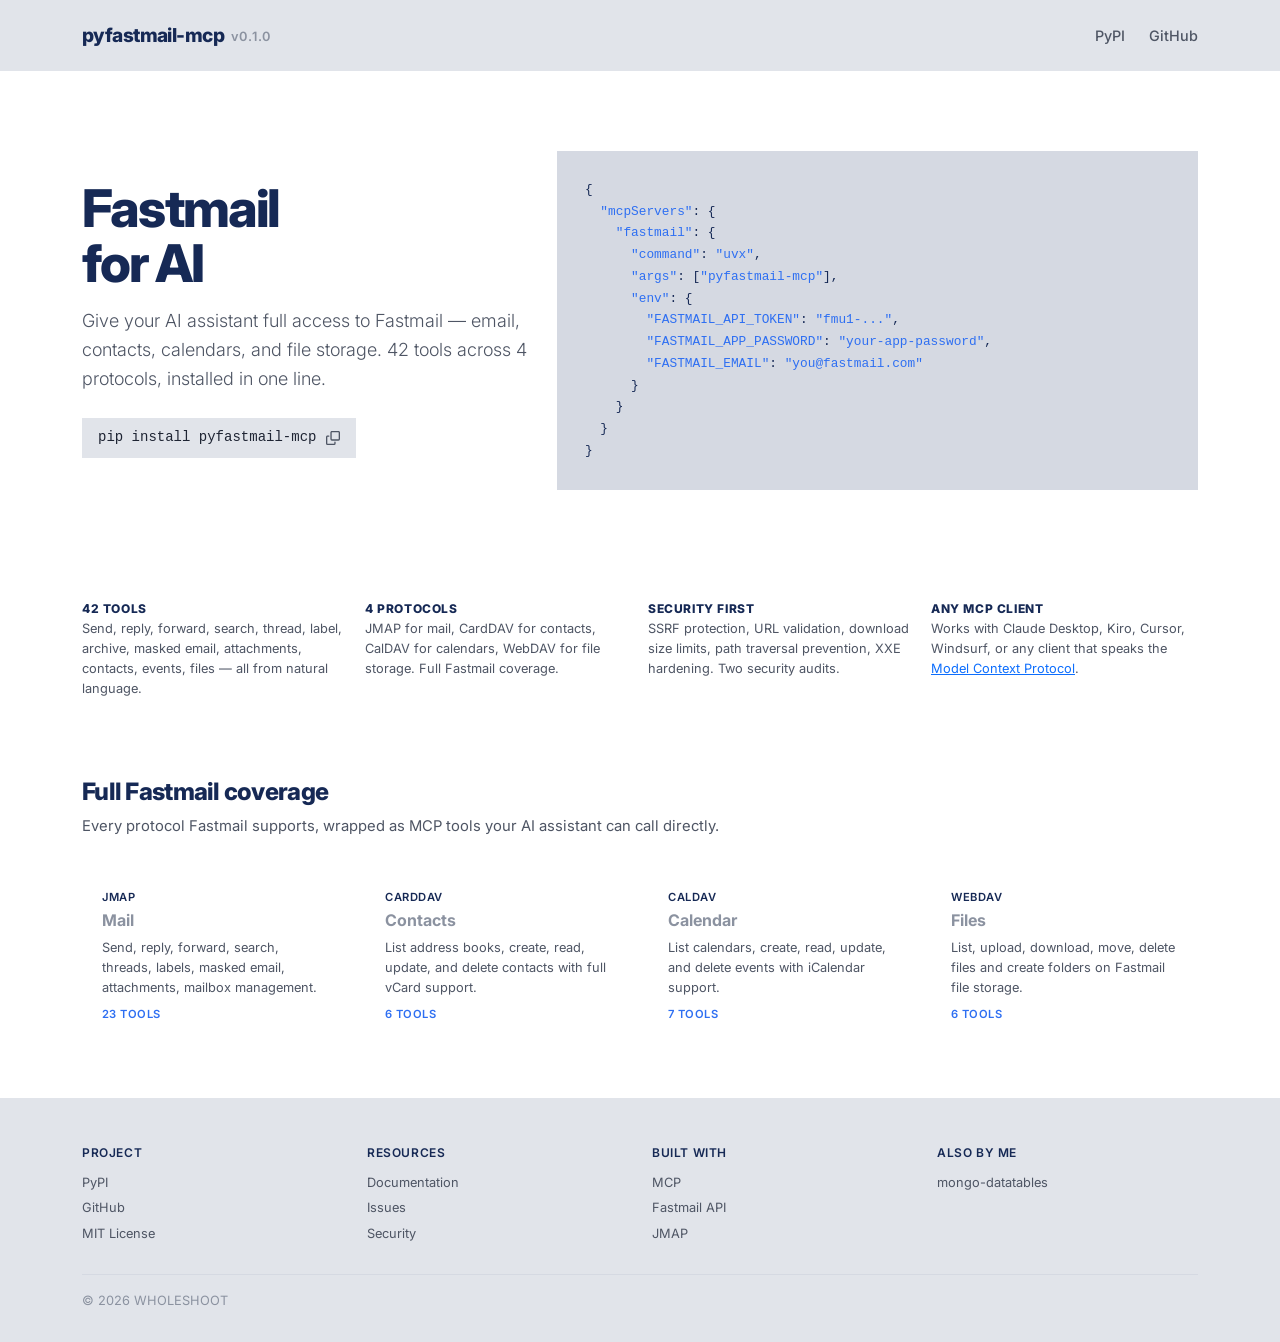
==== docs/index.html @ 02c3b037 "Fix docs/ structure for GitHub Pages" ====
<!DOCTYPE html>
<html lang="en">
<head>
  <meta charset="utf-8">
  <meta name="viewport" content="width=device-width, initial-scale=1">
  <title>pyfastmail-mcp — Fastmail MCP Server</title>
  <meta name="description" content="MCP server that gives AI assistants full access to Fastmail — email, contacts, calendars, and file storage via JMAP, CardDAV, CalDAV, and WebDAV.">
  <link rel="preconnect" href="https://fonts.googleapis.com">
  <link href="https://fonts.googleapis.com/css2?family=Inter:wght@400;500;600;700;800&display=swap" rel="stylesheet">
  <link href="https://cdn.jsdelivr.net/npm/bootstrap@5.3.3/dist/css/bootstrap.min.css" rel="stylesheet">
  <link rel="stylesheet" href="style.css">
</head>
<body>

<nav class="navbar navbar-light py-3">
  <div class="container">
    <a class="navbar-brand" href="/">pyfastmail-mcp <span class="version-tag">v0.1.0</span></a>
    <div class="d-flex gap-4 align-items-center">
      <a href="https://pypi.org/project/pyfastmail-mcp/" class="nav-link-custom">PyPI</a>
      <a href="https://github.com/pjosols/pyfastmail-mcp" class="nav-link-custom">GitHub</a>
    </div>
  </div>
</nav>

<section class="hero">
  <div class="container">
    <div class="row align-items-center gy-4">
      <div class="col-lg-5">
        <h1>Fastmail<br>for AI</h1>
        <p class="lead mt-3 mb-4">Give your AI assistant full access to Fastmail — email, contacts, calendars, and file storage. 42 tools across 4 protocols, installed in one line.</p>
        <div class="install-box">
          <span>pip install pyfastmail-mcp</span>
          <button class="copy-btn" onclick="navigator.clipboard.writeText('pip install pyfastmail-mcp')" aria-label="Copy install command" title="Copy">
            <svg width="14" height="14" viewBox="0 0 16 16" fill="currentColor"><path d="M0 6.75C0 5.784.784 5 1.75 5h1.5a.75.75 0 010 1.5h-1.5a.25.25 0 00-.25.25v7.5c0 .138.112.25.25.25h7.5a.25.25 0 00.25-.25v-1.5a.75.75 0 011.5 0v1.5A1.75 1.75 0 019.25 16h-7.5A1.75 1.75 0 010 14.25v-7.5z"/><path d="M5 1.75C5 .784 5.784 0 6.75 0h7.5C15.216 0 16 .784 16 1.75v7.5A1.75 1.75 0 0114.25 11h-7.5A1.75 1.75 0 015 9.25v-7.5zm1.75-.25a.25.25 0 00-.25.25v7.5c0 .138.112.25.25.25h7.5a.25.25 0 00.25-.25v-7.5a.25.25 0 00-.25-.25h-7.5z"/></svg>
          </button>
        </div>
      </div>
      <div class="col-lg-7">
        <pre class="code-sample">{
  <span class="str">"mcpServers"</span>: {
    <span class="str">"fastmail"</span>: {
      <span class="str">"command"</span>: <span class="str">"uvx"</span>,
      <span class="str">"args"</span>: [<span class="str">"pyfastmail-mcp"</span>],
      <span class="str">"env"</span>: {
        <span class="str">"FASTMAIL_API_TOKEN"</span>: <span class="str">"fmu1-..."</span>,
        <span class="str">"FASTMAIL_APP_PASSWORD"</span>: <span class="str">"your-app-password"</span>,
        <span class="str">"FASTMAIL_EMAIL"</span>: <span class="str">"you@fastmail.com"</span>
      }
    }
  }
}</pre>
      </div>
    </div>
  </div>
</section>

<section class="features">
  <div class="container">
    <div class="row g-3">
      <div class="col-md-6 col-lg-3">
        <div class="feature-item">
          <h3>42 tools</h3>
          <p>Send, reply, forward, search, thread, label, archive, masked email, attachments, contacts, events, files — all from natural language.</p>
        </div>
      </div>
      <div class="col-md-6 col-lg-3">
        <div class="feature-item">
          <h3>4 protocols</h3>
          <p>JMAP for mail, CardDAV for contacts, CalDAV for calendars, WebDAV for file storage. Full Fastmail coverage.</p>
        </div>
      </div>
      <div class="col-md-6 col-lg-3">
        <div class="feature-item">
          <h3>Security first</h3>
          <p>SSRF protection, URL validation, download size limits, path traversal prevention, XXE hardening. Two security audits.</p>
        </div>
      </div>
      <div class="col-md-6 col-lg-3">
        <div class="feature-item">
          <h3>Any MCP client</h3>
          <p>Works with Claude Desktop, Kiro, Cursor, Windsurf, or any client that speaks the <a href="https://modelcontextprotocol.io/">Model Context Protocol</a>.</p>
        </div>
      </div>
    </div>
  </div>
</section>

<section class="protocols">
  <div class="container">
    <h2>Full Fastmail coverage</h2>
    <p class="protocols-lead">Every protocol Fastmail supports, wrapped as MCP tools your AI assistant can call directly.</p>

    <div class="row g-3 mt-2">
      <div class="col-md-6 col-lg-3">
        <div class="protocol-card">
          <span class="protocol-label">JMAP</span>
          <h4>Mail</h4>
          <p>Send, reply, forward, search, threads, labels, masked email, attachments, mailbox management.</p>
          <div class="tool-count">23 tools</div>
        </div>
      </div>
      <div class="col-md-6 col-lg-3">
        <div class="protocol-card">
          <span class="protocol-label">CardDAV</span>
          <h4>Contacts</h4>
          <p>List address books, create, read, update, and delete contacts with full vCard support.</p>
          <div class="tool-count">6 tools</div>
        </div>
      </div>
      <div class="col-md-6 col-lg-3">
        <div class="protocol-card">
          <span class="protocol-label">CalDAV</span>
          <h4>Calendar</h4>
          <p>List calendars, create, read, update, and delete events with iCalendar support.</p>
          <div class="tool-count">7 tools</div>
        </div>
      </div>
      <div class="col-md-6 col-lg-3">
        <div class="protocol-card">
          <span class="protocol-label">WebDAV</span>
          <h4>Files</h4>
          <p>List, upload, download, move, delete files and create folders on Fastmail file storage.</p>
          <div class="tool-count">6 tools</div>
        </div>
      </div>
    </div>
  </div>
</section>

<footer>
  <div class="container">
    <div class="row gy-3">
      <div class="col-6 col-md-3">
        <h6>Project</h6>
        <ul>
          <li><a href="https://pypi.org/project/pyfastmail-mcp/">PyPI</a></li>
          <li><a href="https://github.com/pjosols/pyfastmail-mcp">GitHub</a></li>
          <li><a href="https://github.com/pjosols/pyfastmail-mcp/blob/main/LICENSE">MIT License</a></li>
        </ul>
      </div>
      <div class="col-6 col-md-3">
        <h6>Resources</h6>
        <ul>
          <li><a href="https://github.com/pjosols/pyfastmail-mcp/blob/main/README.md">Documentation</a></li>
          <li><a href="https://github.com/pjosols/pyfastmail-mcp/issues">Issues</a></li>
          <li><a href="https://github.com/pjosols/pyfastmail-mcp/blob/main/SECURITY.md">Security</a></li>
        </ul>
      </div>
      <div class="col-6 col-md-3">
        <h6>Built with</h6>
        <ul>
          <li><a href="https://modelcontextprotocol.io/">MCP</a></li>
          <li><a href="https://www.fastmail.com/dev/">Fastmail API</a></li>
          <li><a href="https://jmap.io/">JMAP</a></li>
        </ul>
      </div>
      <div class="col-6 col-md-3">
        <h6>Also by me</h6>
        <ul>
          <li><a href="https://mongo-datatables.com">mongo-datatables</a></li>
        </ul>
      </div>
    </div>
    <div class="footer-bottom mt-4 pt-3">
      <span>© 2026 Wholeshoot</span>
    </div>
  </div>
</footer>

</body>
</html>
---- docs/style.css ----
:root {
  --warm-50: #f8f9fb;
  --warm-100: #f0f2f5;
  --warm-200: #e1e4ea;
  --warm-250: #d5d9e2;
  --warm-400: #8b92a0;
  --warm-600: #4e5564;
  --warm-800: #1e2433;
  --warm-900: #162955;
  --accent: #2e6ff2;
  --heading-color: #162955;
}

body {
  font-family: "Inter", system-ui, -apple-system, sans-serif;
  color: var(--warm-900);
  --bs-heading-color: var(--heading-color);
  -webkit-font-smoothing: antialiased;
}

/* Nav */
.navbar { border-bottom: none; background: var(--warm-200); }
.navbar-brand {
  font-weight: 800;
  font-size: 1.2rem;
  letter-spacing: -0.03em;
  color: var(--heading-color);
}
.navbar-brand:hover { color: var(--heading-color); }
.nav-link-custom {
  color: var(--warm-600);
  text-decoration: none;
  font-weight: 500;
  font-size: 0.9rem;
  transition: color 0.15s;
}
.nav-link-custom:hover { color: var(--warm-900); }

/* Hero */
.hero { padding: 5rem 0 4rem; }
.version-tag {
  font-size: 0.8rem;
  font-weight: 600;
  letter-spacing: 0.06em;
  color: var(--warm-400);
  vertical-align: middle;
  margin-left: 0.2rem;
}
.hero h1 {
  font-size: 3.25rem;
  font-weight: 800;
  letter-spacing: -0.04em;
  line-height: 1.05;
}
.hero .lead {
  font-size: 1.125rem;
  color: var(--warm-600);
  line-height: 1.6;
}

/* Install box */
.install-box {
  background: var(--warm-200);
  color: var(--warm-800);
  border-radius: 0;
  padding: 0.6rem 1rem;
  font-family: "SF Mono", "Fira Code", Consolas, monospace;
  font-size: 0.875rem;
  display: inline-flex;
  align-items: center;
  gap: 0.6rem;
}
.install-box .copy-btn {
  background: none;
  border: none;
  color: var(--warm-600);
  cursor: pointer;
  padding: 0;
  line-height: 1;
  transition: color 0.15s;
}
.install-box .copy-btn:hover { color: var(--warm-900); }

/* Code block */
pre.code-sample {
  background: var(--warm-250);
  color: var(--warm-900);
  border-radius: 0;
  padding: 1.75rem;
  font-family: "SF Mono", "Fira Code", Consolas, monospace;
  font-size: 0.8rem;
  line-height: 1.7;
  overflow-x: hidden;
  border: none;
  margin: 0;
}
pre.code-sample .kw { color: var(--accent); }
pre.code-sample .fn { color: var(--accent); }
pre.code-sample .str { color: var(--accent); }
pre.code-sample .cm { color: var(--warm-600); }

/* Features */
.features { padding: 2rem 0; }
.feature-item { padding: 1rem 0; }
.feature-item h3 {
  font-size: 0.75rem;
  font-weight: 800;
  margin: 0;
  letter-spacing: 0.05em;
  text-transform: uppercase;
}
.feature-item p {
  font-size: 0.8rem;
  color: var(--warm-600);
  line-height: 1.55;
  margin: 0.2rem 0 0;
}
.feature-item code {
  color: var(--accent);
}

/* Protocols */
.protocols { padding: 2rem 0 3.5rem; }
.protocols h2 {
  font-size: 1.5rem;
  font-weight: 800;
  letter-spacing: -0.03em;
  margin-bottom: 0.5rem;
  color: var(--heading-color);
}
.protocols-lead {
  font-size: 0.925rem;
  color: var(--warm-600);
  line-height: 1.6;
  margin-bottom: 0;
}
.protocol-label {
  font-size: 0.7rem;
  font-weight: 600;
  letter-spacing: 0.05em;
  text-transform: uppercase;
  color: var(--heading-color);
}
.protocol-card {
  border: none;
  border-radius: 0;
  padding: 1.25rem;
  height: 100%;
}
.protocol-card h4 {
  font-size: 1rem;
  font-weight: 700;
  margin: 0.25rem 0 0.5rem;
  color: var(--warm-400);
}
.protocol-card p {
  font-size: 0.8rem;
  color: var(--warm-600);
  line-height: 1.55;
  margin: 0;
}
.tool-count {
  font-size: 0.7rem;
  font-weight: 600;
  letter-spacing: 0.04em;
  text-transform: uppercase;
  color: var(--accent);
  margin-top: 0.5rem;
}

/* Footer */
footer {
  padding: 3rem 0 2rem;
  background: var(--warm-200);
  color: var(--warm-400);
  font-size: 0.8rem;
}
footer h6 {
  font-size: 0.75rem;
  font-weight: 600;
  letter-spacing: 0.05em;
  text-transform: uppercase;
  color: var(--warm-900);
  margin-bottom: 0.75rem;
}
footer ul {
  list-style: none;
  padding: 0;
  margin: 0;
}
footer ul li { margin-bottom: 0.4rem; }
footer a { color: var(--warm-600); text-decoration: none; }
footer a:hover { color: var(--warm-900); }
.footer-bottom {
  border-top: 1px solid var(--warm-250);
  color: var(--warm-400);
  text-transform: uppercase;
}

@media (max-width: 991px) {
  .hero { padding: 3.5rem 0 3rem; }
  .hero h1 { font-size: 2.5rem; }
}

/* Dark theme */
@media (prefers-color-scheme: dark) {
  :root {
    --warm-50: #0f1520;
    --warm-100: #141b28;
    --warm-200: #1c2536;
    --warm-250: #243040;
    --warm-400: #5e6d84;
    --warm-600: #94a3b8;
    --warm-800: #e2e8f0;
    --warm-900: #f1f5f9;
  }

  body { background: #0f1520; --bs-heading-color: #93b4f4; --heading-color: #93b4f4; }

  .install-box { color: var(--warm-900); }

  .protocols h2, footer h6 { color: var(--heading-color); }

  pre.code-sample { color: #93b4f4; }
  pre.code-sample .cm { color: var(--warm-400); }

  .install-box .copy-btn:hover { color: var(--warm-900); }
}
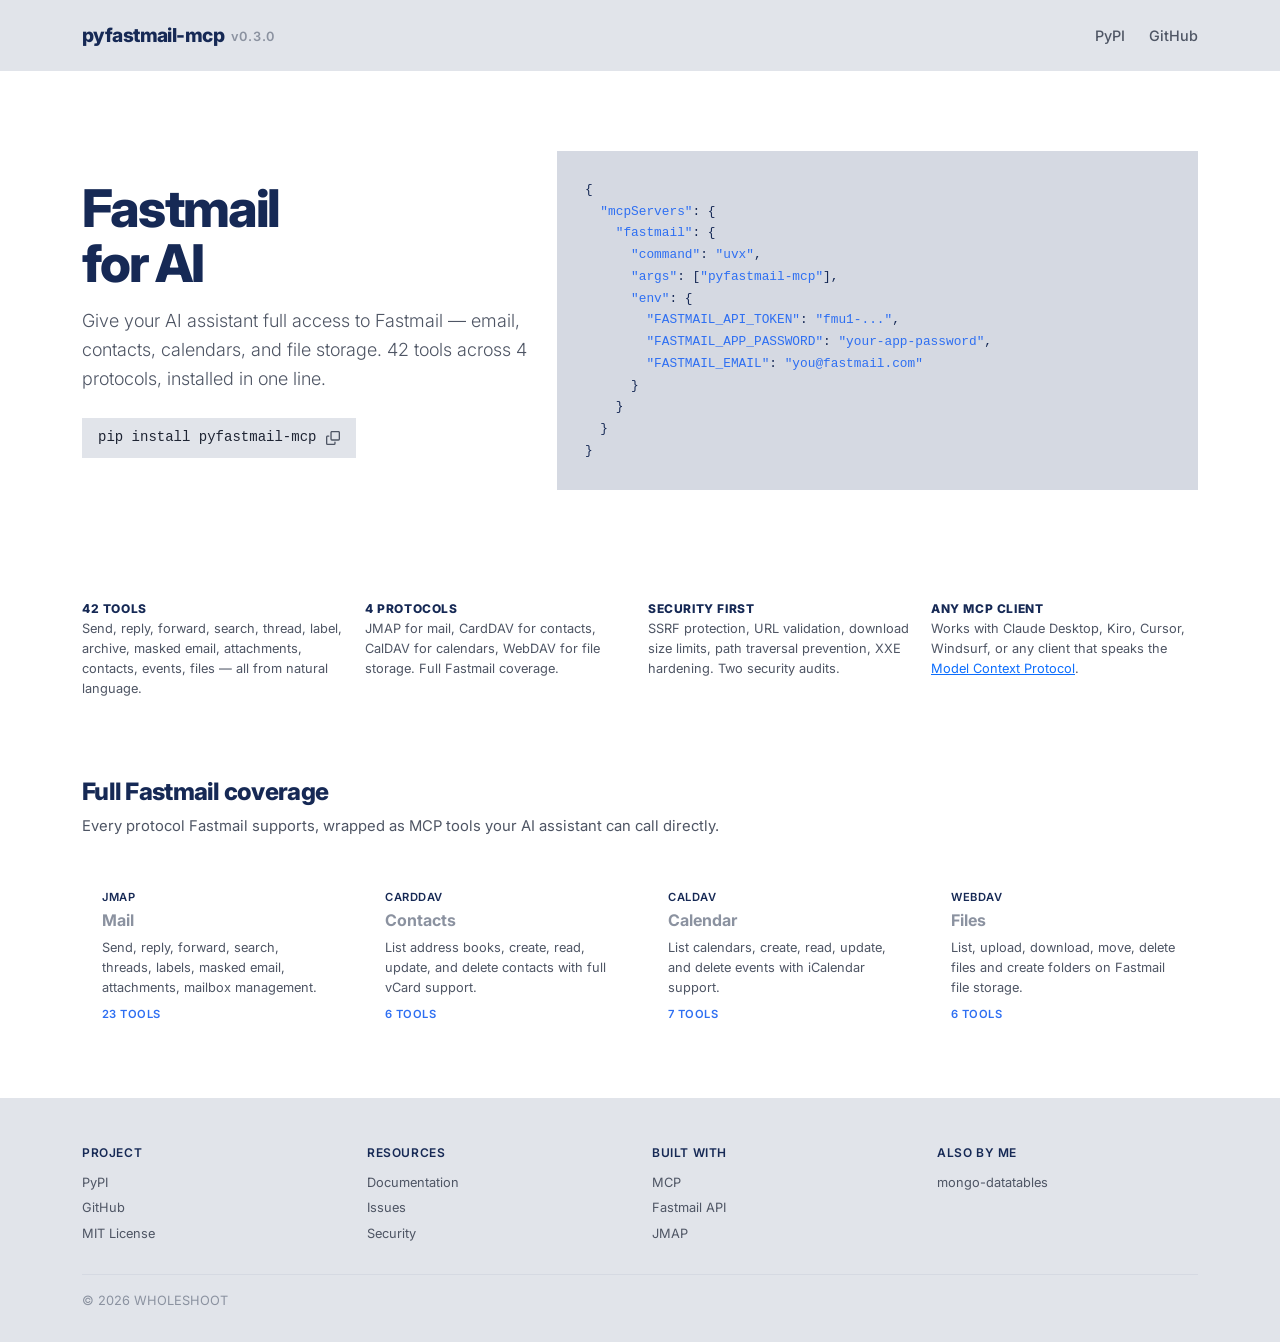
==== commit cbc59975: "docs: update site version to v0.3.0" ====
--- a/docs/index.html
+++ b/docs/index.html
@@ -14,7 +14,7 @@
 
 <nav class="navbar navbar-light py-3">
   <div class="container">
-    <a class="navbar-brand" href="/">pyfastmail-mcp <span class="version-tag">v0.1.0</span></a>
+    <a class="navbar-brand" href="/">pyfastmail-mcp <span class="version-tag">v0.3.0</span></a>
     <div class="d-flex gap-4 align-items-center">
       <a href="https://pypi.org/project/pyfastmail-mcp/" class="nav-link-custom">PyPI</a>
       <a href="https://github.com/pjosols/pyfastmail-mcp" class="nav-link-custom">GitHub</a>
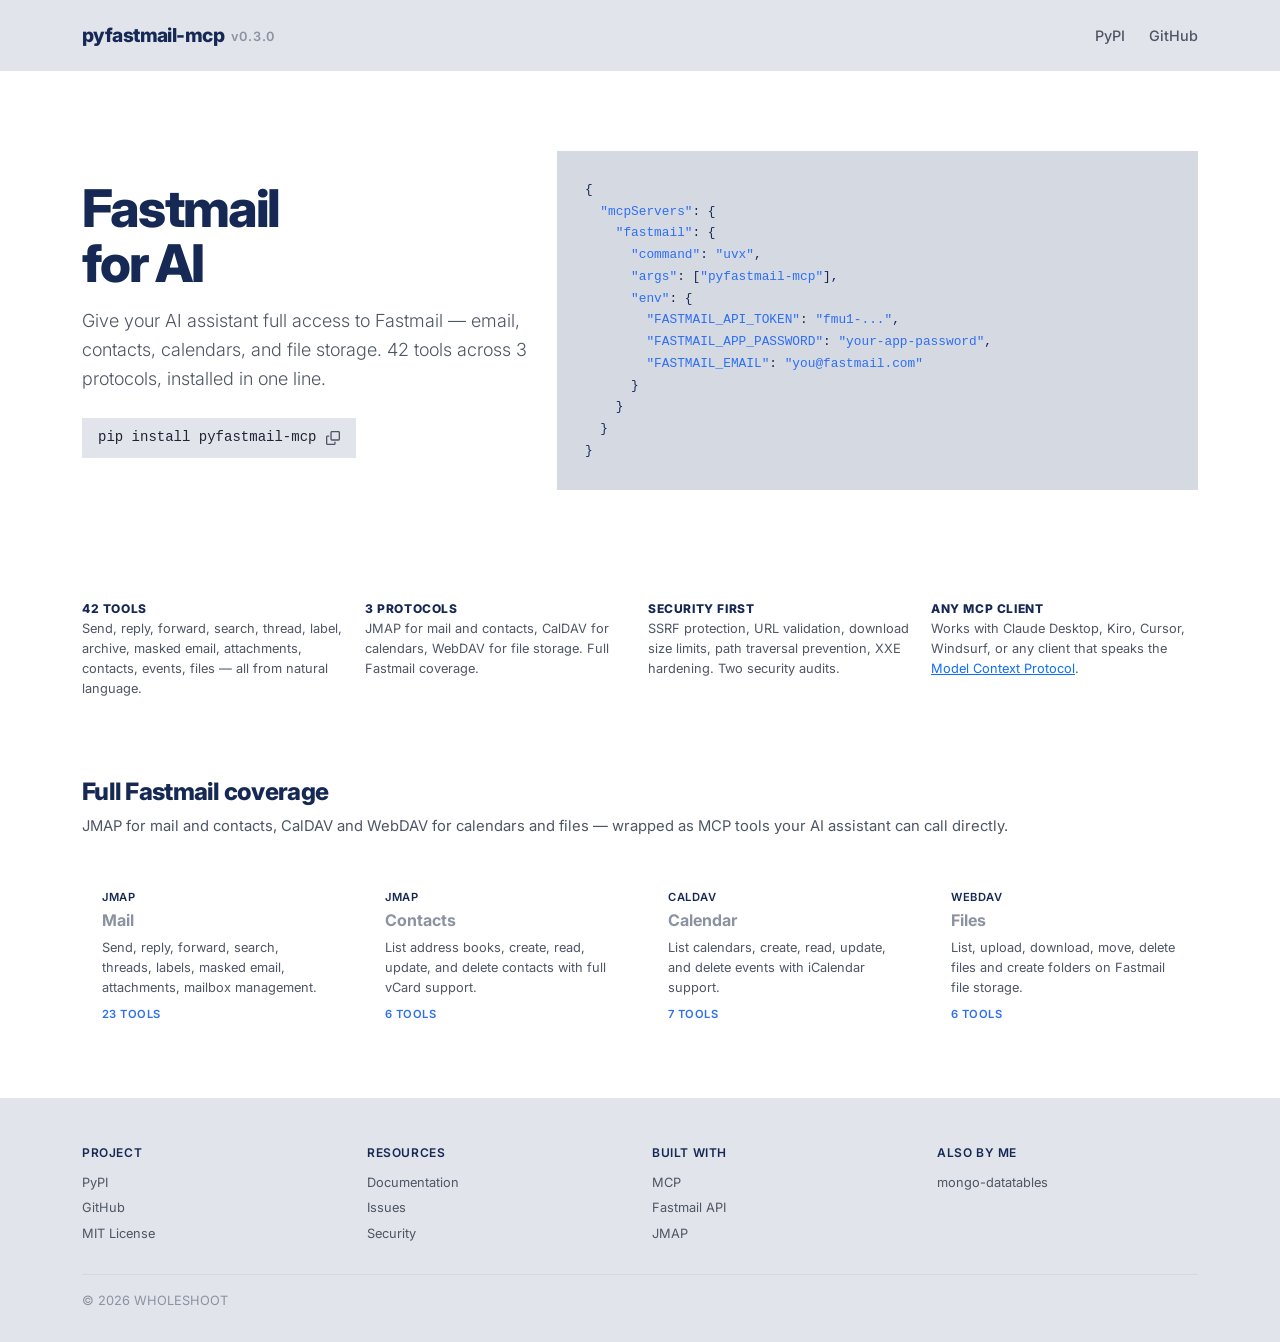
==== commit 409cafe6: "docs: update index.html to reflect JMAP for contacts instead of CardDAV" ====
--- a/docs/index.html
+++ b/docs/index.html
@@ -4,7 +4,7 @@
   <meta charset="utf-8">
   <meta name="viewport" content="width=device-width, initial-scale=1">
   <title>pyfastmail-mcp — Fastmail MCP Server</title>
-  <meta name="description" content="MCP server that gives AI assistants full access to Fastmail — email, contacts, calendars, and file storage via JMAP, CardDAV, CalDAV, and WebDAV.">
+  <meta name="description" content="MCP server that gives AI assistants full access to Fastmail — email, contacts, calendars, and file storage via JMAP, CalDAV, and WebDAV.">
   <link rel="preconnect" href="https://fonts.googleapis.com">
   <link href="https://fonts.googleapis.com/css2?family=Inter:wght@400;500;600;700;800&display=swap" rel="stylesheet">
   <link href="https://cdn.jsdelivr.net/npm/bootstrap@5.3.3/dist/css/bootstrap.min.css" rel="stylesheet">
@@ -27,7 +27,7 @@
     <div class="row align-items-center gy-4">
       <div class="col-lg-5">
         <h1>Fastmail<br>for AI</h1>
-        <p class="lead mt-3 mb-4">Give your AI assistant full access to Fastmail — email, contacts, calendars, and file storage. 42 tools across 4 protocols, installed in one line.</p>
+        <p class="lead mt-3 mb-4">Give your AI assistant full access to Fastmail — email, contacts, calendars, and file storage. 42 tools across 3 protocols, installed in one line.</p>
         <div class="install-box">
           <span>pip install pyfastmail-mcp</span>
           <button class="copy-btn" onclick="navigator.clipboard.writeText('pip install pyfastmail-mcp')" aria-label="Copy install command" title="Copy">
@@ -65,8 +65,8 @@
       </div>
       <div class="col-md-6 col-lg-3">
         <div class="feature-item">
-          <h3>4 protocols</h3>
-          <p>JMAP for mail, CardDAV for contacts, CalDAV for calendars, WebDAV for file storage. Full Fastmail coverage.</p>
+          <h3>3 protocols</h3>
+          <p>JMAP for mail and contacts, CalDAV for calendars, WebDAV for file storage. Full Fastmail coverage.</p>
         </div>
       </div>
       <div class="col-md-6 col-lg-3">
@@ -88,7 +88,7 @@
 <section class="protocols">
   <div class="container">
     <h2>Full Fastmail coverage</h2>
-    <p class="protocols-lead">Every protocol Fastmail supports, wrapped as MCP tools your AI assistant can call directly.</p>
+    <p class="protocols-lead">JMAP for mail and contacts, CalDAV and WebDAV for calendars and files — wrapped as MCP tools your AI assistant can call directly.</p>
 
     <div class="row g-3 mt-2">
       <div class="col-md-6 col-lg-3">
@@ -101,7 +101,7 @@
       </div>
       <div class="col-md-6 col-lg-3">
         <div class="protocol-card">
-          <span class="protocol-label">CardDAV</span>
+          <span class="protocol-label">JMAP</span>
           <h4>Contacts</h4>
           <p>List address books, create, read, update, and delete contacts with full vCard support.</p>
           <div class="tool-count">6 tools</div>
@@ -167,5 +167,7 @@
   </div>
 </footer>
 
+<script data-goatcounter="https://wholeshoot.goatcounter.com/count"
+        async src="//gc.zgo.at/count.js"></script>
 </body>
 </html>
